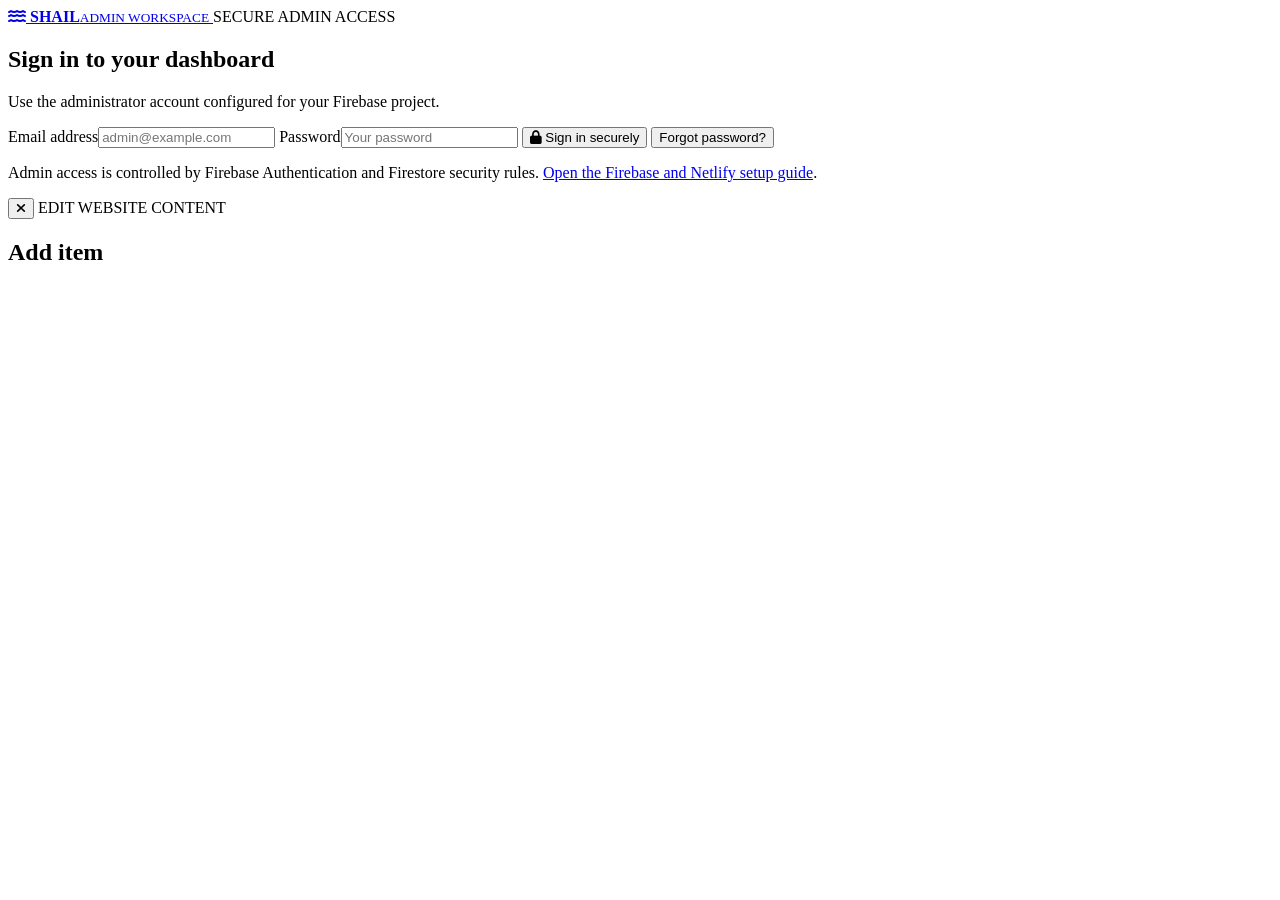
==== admin.html @ bc989bfb "Add files via upload" ====
<!DOCTYPE html>
<html lang="en">
<head>
    <meta charset="UTF-8">
    <meta name="viewport" content="width=device-width, initial-scale=1.0">
    <meta name="theme-color" content="#07111a">
    <title>Admin Dashboard | SHAIL</title>
    <link rel="preconnect" href="https://fonts.googleapis.com">
    <link rel="preconnect" href="https://fonts.gstatic.com" crossorigin>
    <link href="https://fonts.googleapis.com/css2?family=DM+Sans:wght@400;500;600;700&family=Manrope:wght@500;600;700;800&display=swap" rel="stylesheet">
    <link rel="stylesheet" href="https://cdnjs.cloudflare.com/ajax/libs/font-awesome/6.5.2/css/all.min.css">
    <link rel="stylesheet" href="./css/admin.css">
</head>
<body>
    <section class="login-screen" id="loginScreen" aria-labelledby="loginTitle">
        <form class="login-card" id="loginForm">
            <a class="brand login-brand" href="./index.html">
                <span class="brand-mark"><i class="fa-solid fa-water"></i></span>
                <span><strong>SHAIL</strong><small>ADMIN WORKSPACE</small></span>
            </a>
            <span class="eyebrow">SECURE ADMIN ACCESS</span>
            <h1 id="loginTitle">Sign in to your dashboard</h1>
            <p>Use the administrator account configured for your Firebase project.</p>
            <label class="editor-field">Email address<input name="email" type="email" autocomplete="username" required placeholder="admin@example.com"></label>
            <label class="editor-field">Password<input name="password" type="password" autocomplete="current-password" required placeholder="Your password"></label>
            <button class="button button-primary login-submit" type="submit"><i class="fa-solid fa-lock"></i> Sign in securely</button>
            <button class="login-reset" id="resetPassword" type="button">Forgot password?</button>
            <p class="login-error" id="loginError" role="alert"></p>
            <p class="login-help">Admin access is controlled by Firebase Authentication and Firestore security rules. <a href="./FIREBASE_NETLIFY_SETUP.md" target="_blank" rel="noopener">Open the Firebase and Netlify setup guide</a>.</p>
        </form>
    </section>
    <div class="admin-shell" hidden aria-hidden="true">
        <aside class="sidebar">
            <a class="brand" href="./index.html">
                <span class="brand-mark"><i class="fa-solid fa-water"></i></span>
                <span><strong>SHAIL</strong><small>ADMIN WORKSPACE</small></span>
            </a>

            <div class="sidebar-label">WORKSPACE</div>
            <nav class="sidebar-nav" aria-label="Dashboard sections">
                <button class="nav-item active" type="button" data-view="overview">
                    <i class="fa-solid fa-chart-pie"></i><span>Overview</span>
                </button>
                <button class="nav-item" type="button" data-view="products">
                    <i class="fa-solid fa-box-open"></i><span>Products</span><span class="nav-count" id="productNavCount">0</span>
                </button>
                <button class="nav-item" type="button" data-view="inventory">
                    <i class="fa-solid fa-warehouse"></i><span>Inventory</span><span class="nav-count" id="inventoryNavCount">0</span>
                </button>
                <button class="nav-item" type="button" data-view="gallery">
                    <i class="fa-regular fa-images"></i><span>Project gallery</span><span class="nav-count" id="galleryNavCount">0</span>
                </button>
                <button class="nav-item" type="button" data-view="settings">
                    <i class="fa-solid fa-sliders"></i><span>Website settings</span>
                </button>
            </nav>

            <div class="sidebar-bottom">
                <div class="storage-status"><span></span><div><strong>Firebase database</strong><small>Shared with your live website</small></div></div>
                <a class="back-link" href="./index.html"><i class="fa-solid fa-arrow-left"></i> Back to website</a>
            </div>
        </aside>

        <main class="main-area">
            <header class="topbar">
                <div class="breadcrumb"><span>SHAIL</span><i class="fa-solid fa-chevron-right"></i><strong id="currentSection">Overview</strong></div>
                <div class="topbar-actions">
                    <span class="today-date" id="todayDate"></span>
                    <a class="view-site" href="./index.html" target="_blank" rel="noopener noreferrer"><i class="fa-solid fa-arrow-up-right-from-square"></i> View website</a>
                    <button class="view-site sign-out-button" id="signOutButton" type="button"><i class="fa-solid fa-arrow-right-from-bracket"></i> Sign out</button>
                </div>
            </header>

            <div class="page-content">
                <div class="local-notice">
                    <i class="fa-solid fa-circle-info"></i>
                    <div><p><strong id="syncStatusTitle">Firebase connection:</strong> <span id="syncStatus">Connecting to your shared website data...</span></p><button class="text-button import-button" id="importLegacyData" type="button" hidden>Import existing data from this browser</button></div>
                </div>

                <section class="view-panel active" id="view-overview" aria-labelledby="pageTitle">
                    <div class="page-heading">
                        <div><span class="eyebrow">YOUR BUSINESS AT A GLANCE</span><h1 id="pageTitle">Welcome back</h1><p>Manage the content customers see on your SHAIL website.</p></div>
                        <button class="button button-primary" type="button" data-action="add-product"><i class="fa-solid fa-plus"></i> Add product</button>
                    </div>

                    <div class="stats-grid">
                        <article class="stat-card"><span class="stat-icon cyan"><i class="fa-solid fa-box"></i></span><div><span>Catalogue products</span><strong id="overviewProductCount">0</strong><small>Published on your website</small></div></article>
                        <article class="stat-card"><span class="stat-icon violet"><i class="fa-solid fa-fish-fins"></i></span><div><span>Inventory items</span><strong id="overviewInventoryCount">0</strong><small><b id="lowStockCount">0</b> low or out of stock</small></div></article>
                        <article class="stat-card"><span class="stat-icon amber"><i class="fa-regular fa-images"></i></span><div><span>Gallery projects</span><strong id="overviewGalleryCount">0</strong><small>Work showcased to visitors</small></div></article>
                    </div>

                    <div class="overview-grid">
                        <article class="content-card">
                            <div class="card-heading"><div><h2>Quick actions</h2><p>Keep your website up to date.</p></div></div>
                            <div class="quick-actions">
                                <button type="button" data-action="add-product"><span class="quick-icon cyan"><i class="fa-solid fa-box-open"></i></span><span><strong>Add a product</strong><small>Publish a new catalogue item</small></span><i class="fa-solid fa-arrow-right"></i></button>
                                <button type="button" data-action="add-inventory"><span class="quick-icon violet"><i class="fa-solid fa-warehouse"></i></span><span><strong>Update inventory</strong><small>Track fish and aquarium stock</small></span><i class="fa-solid fa-arrow-right"></i></button>
                                <button type="button" data-action="add-gallery"><span class="quick-icon amber"><i class="fa-regular fa-images"></i></span><span><strong>Showcase a project</strong><small>Add a new gallery photo</small></span><i class="fa-solid fa-arrow-right"></i></button>
                            </div>
                        </article>
                        <article class="content-card">
                            <div class="card-heading"><div><h2>Low stock</h2><p>Items with 5 units or fewer.</p></div><button class="text-button" type="button" data-go-view="inventory">View inventory <i class="fa-solid fa-arrow-right"></i></button></div>
                            <div class="low-stock-list" id="lowStockPreview"></div>
                        </article>
                    </div>
                </section>

                <section class="view-panel" id="view-products">
                    <div class="page-heading"><div><span class="eyebrow">WEBSITE CATALOGUE</span><h1>Products</h1><p>Add, update, or remove products displayed on your website.</p></div><button class="button button-primary" type="button" data-action="add-product"><i class="fa-solid fa-plus"></i> Add product</button></div>
                    <div class="content-card table-card"><div class="table-wrap"><table><thead><tr><th>PRODUCT</th><th>CATEGORY</th><th>PRICE</th><th>WEBSITE</th><th></th></tr></thead><tbody id="productsTable"></tbody></table></div><div class="empty-state" id="productsEmpty" hidden><i class="fa-solid fa-box-open"></i><h3>No products yet</h3><p>Add a product to publish it in the website catalogue.</p><button class="button button-primary" type="button" data-action="add-product">Add first product</button></div></div>
                </section>

                <section class="view-panel" id="view-inventory">
                    <div class="page-heading"><div><span class="eyebrow">STOCK MANAGEMENT</span><h1>Inventory</h1><p>Track aquarium, fish, and accessory stock. In-stock items also appear in the catalogue.</p></div><button class="button button-primary" type="button" data-action="add-inventory"><i class="fa-solid fa-plus"></i> Add inventory item</button></div>
                    <div class="content-card table-card"><div class="table-wrap"><table><thead><tr><th>ITEM</th><th>CATEGORY</th><th>PRICE</th><th>QUANTITY</th><th></th></tr></thead><tbody id="inventoryTable"></tbody></table></div><div class="empty-state" id="inventoryEmpty" hidden><i class="fa-solid fa-warehouse"></i><h3>Inventory is empty</h3><p>Add an item to start tracking stock.</p><button class="button button-primary" type="button" data-action="add-inventory">Add inventory item</button></div></div>
                </section>

                <section class="view-panel" id="view-gallery">
                    <div class="page-heading"><div><span class="eyebrow">PROJECT SHOWCASE</span><h1>Project gallery</h1><p>Manage the images and titles displayed in your website showcase.</p></div><button class="button button-primary" type="button" data-action="add-gallery"><i class="fa-solid fa-plus"></i> Add project</button></div>
                    <div class="gallery-grid" id="galleryGrid"></div>
                    <div class="content-card empty-state" id="galleryEmpty" hidden><i class="fa-regular fa-images"></i><h3>No projects yet</h3><p>Add a project image to start building your showcase.</p><button class="button button-primary" type="button" data-action="add-gallery">Add first project</button></div>
                </section>

                <section class="view-panel" id="view-settings">
                    <div class="page-heading"><div><span class="eyebrow">PUBLIC WEBSITE DETAILS</span><h1>Website settings</h1><p>Update your business contact details and the shop hours shown to visitors.</p></div></div>
                    <form class="content-card settings-form" id="settingsForm">
                        <div class="settings-section"><div class="settings-title"><span class="quick-icon cyan"><i class="fa-solid fa-address-card"></i></span><div><h2>Business contact</h2><p>These details appear in the contact section.</p></div></div>
                            <div class="form-grid">
                                <label class="field"><span>Phone number</span><input name="phone" type="tel" placeholder="e.g. 9532475637"></label>
                                <label class="field"><span>WhatsApp number</span><input name="whatsapp" type="tel" placeholder="e.g. 919532475637"></label>
                                <label class="field field-wide"><span>Business address</span><input name="address" type="text" placeholder="Street, city, state"></label>
                            </div>
                        </div>
                        <div class="settings-section"><div class="settings-title"><span class="quick-icon violet"><i class="fa-regular fa-clock"></i></span><div><h2>Shop hours</h2><p>Set the weekly schedule shown on your website.</p></div></div>
                            <label class="switch-row"><span><strong>Show shop as open</strong><small>Turn this off to show the shop as closed.</small></span><input name="enabled" type="checkbox"><span class="switch"></span></label>
                            <div class="hours-list" id="hoursList"></div>
                            <label class="field"><span>Notice for visitors</span><input name="notice" type="text" maxlength="140" placeholder="Optional holiday or schedule notice"></label>
                        </div>
                        <div class="settings-footer"><span>Changes are saved to this browser and reflected on the public website.</span><button class="button button-primary" type="submit"><i class="fa-solid fa-check"></i> Save settings</button></div>
                    </form>
                </section>
            </div>
        </main>
    </div>

    <div class="modal-backdrop" id="editorModal" aria-hidden="true">
        <section class="editor-dialog" role="dialog" aria-modal="true" aria-labelledby="editorTitle">
            <button class="modal-close" id="closeEditor" type="button" aria-label="Close dialog"><i class="fa-solid fa-xmark"></i></button>
            <span class="eyebrow" id="editorEyebrow">EDIT WEBSITE CONTENT</span>
            <h2 id="editorTitle">Add item</h2>
            <form id="editorForm"></form>
        </section>
    </div>
    <div class="toast" id="toast" role="status" aria-live="polite"></div>
    <script type="module" src="./js/admin.js"></script>
</body>
</html>
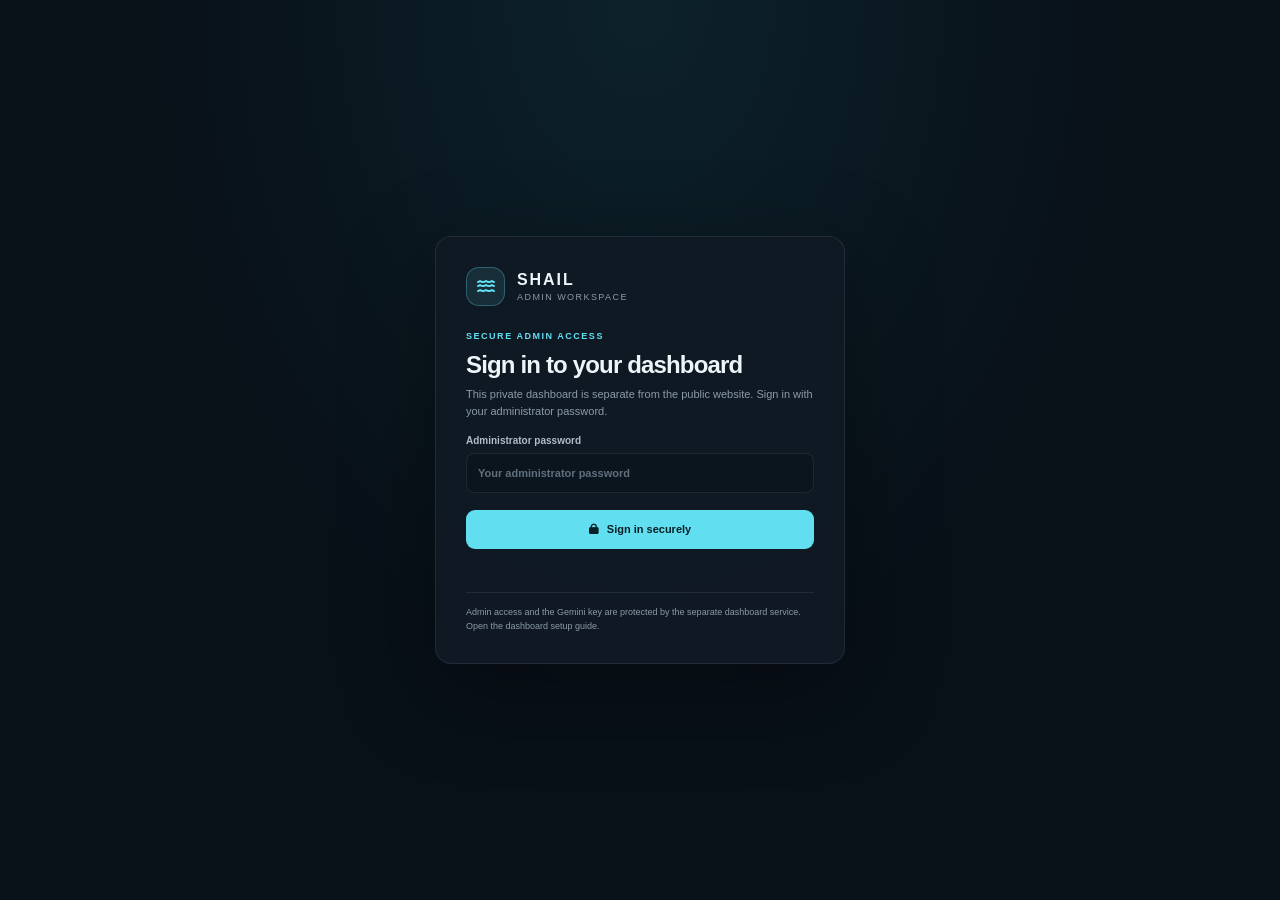
==== commit 3cf0fd39: "Update print statement from 'Hello' to 'Goodbye'" ====
--- a/admin.html
+++ b/admin.html
@@ -4,12 +4,13 @@
     <meta charset="UTF-8">
     <meta name="viewport" content="width=device-width, initial-scale=1.0">
     <meta name="theme-color" content="#07111a">
+    <meta name="robots" content="noindex, nofollow, noarchive">
     <title>Admin Dashboard | SHAIL</title>
     <link rel="preconnect" href="https://fonts.googleapis.com">
     <link rel="preconnect" href="https://fonts.gstatic.com" crossorigin>
     <link href="https://fonts.googleapis.com/css2?family=DM+Sans:wght@400;500;600;700&family=Manrope:wght@500;600;700;800&display=swap" rel="stylesheet">
     <link rel="stylesheet" href="https://cdnjs.cloudflare.com/ajax/libs/font-awesome/6.5.2/css/all.min.css">
-    <link rel="stylesheet" href="./css/admin.css">
+    <link rel="stylesheet" href="./css/admin.css?v=2">
 </head>
 <body>
     <section class="login-screen" id="loginScreen" aria-labelledby="loginTitle">
@@ -20,13 +21,11 @@
             </a>
             <span class="eyebrow">SECURE ADMIN ACCESS</span>
             <h1 id="loginTitle">Sign in to your dashboard</h1>
-            <p>Use the administrator account configured for your Firebase project.</p>
-            <label class="editor-field">Email address<input name="email" type="email" autocomplete="username" required placeholder="admin@example.com"></label>
-            <label class="editor-field">Password<input name="password" type="password" autocomplete="current-password" required placeholder="Your password"></label>
+            <p>This private dashboard is separate from the public website. Sign in with your administrator password.</p>
+            <label class="editor-field">Administrator password<input name="password" type="password" autocomplete="current-password" required placeholder="Your administrator password"></label>
             <button class="button button-primary login-submit" type="submit"><i class="fa-solid fa-lock"></i> Sign in securely</button>
-            <button class="login-reset" id="resetPassword" type="button">Forgot password?</button>
             <p class="login-error" id="loginError" role="alert"></p>
-            <p class="login-help">Admin access is controlled by Firebase Authentication and Firestore security rules. <a href="./FIREBASE_NETLIFY_SETUP.md" target="_blank" rel="noopener">Open the Firebase and Netlify setup guide</a>.</p>
+            <p class="login-help">Admin access and the Gemini key are protected by the separate dashboard service. <a href="./ADMIN_DASHBOARD_SETUP.md" target="_blank" rel="noopener">Open the dashboard setup guide</a>.</p>
         </form>
     </section>
     <div class="admin-shell" hidden aria-hidden="true">
@@ -41,6 +40,9 @@
                 <button class="nav-item active" type="button" data-view="overview">
                     <i class="fa-solid fa-chart-pie"></i><span>Overview</span>
                 </button>
+                <button class="nav-item" type="button" data-view="analytics">
+                    <i class="fa-solid fa-chart-line"></i><span>Analytics & reports</span>
+                </button>
                 <button class="nav-item" type="button" data-view="products">
                     <i class="fa-solid fa-box-open"></i><span>Products</span><span class="nav-count" id="productNavCount">0</span>
                 </button>
@@ -56,7 +58,7 @@
             </nav>
 
             <div class="sidebar-bottom">
-                <div class="storage-status"><span></span><div><strong>Firebase database</strong><small>Shared with your live website</small></div></div>
+                <div class="storage-status"><span></span><div><strong>Dashboard service</strong><small>GitHub Pages publishing</small></div></div>
                 <a class="back-link" href="./index.html"><i class="fa-solid fa-arrow-left"></i> Back to website</a>
             </div>
         </aside>
@@ -74,7 +76,7 @@
             <div class="page-content">
                 <div class="local-notice">
                     <i class="fa-solid fa-circle-info"></i>
-                    <div><p><strong id="syncStatusTitle">Firebase connection:</strong> <span id="syncStatus">Connecting to your shared website data...</span></p><button class="text-button import-button" id="importLegacyData" type="button" hidden>Import existing data from this browser</button></div>
+                    <div><p><strong id="syncStatusTitle">Dashboard service:</strong> <span id="syncStatus">Connecting to the admin service...</span></p><button class="text-button import-button" id="importLegacyData" type="button" hidden>Import saved content from this browser</button></div>
                 </div>
 
                 <section class="view-panel active" id="view-overview" aria-labelledby="pageTitle">
@@ -103,6 +105,53 @@
                             <div class="low-stock-list" id="lowStockPreview"></div>
                         </article>
                     </div>
+                </section>
+
+                <section class="view-panel" id="view-analytics" aria-labelledby="analyticsTitle">
+                    <div class="page-heading analytics-heading">
+                        <div><span class="eyebrow">TRAFFIC & ENGAGEMENT</span><h1 id="analyticsTitle">Website analytics</h1><p>Understand visits and the links customers use on your website.</p></div>
+                        <label class="range-control">Report period
+                            <select id="analyticsRange" aria-label="Analytics report period">
+                                <option value="7">Last 7 days</option>
+                                <option value="30" selected>Last 30 days</option>
+                                <option value="90">Last 90 days</option>
+                            </select>
+                        </label>
+                    </div>
+                    <div class="analytics-notice">
+                        <i class="fa-solid fa-circle-info"></i>
+                        <p>Analytics start after tracking is deployed. Sessions are anonymous tab sessions; search referrals show visits from search engines, not keyword searches or Google search impressions. Connect Google Search Console to see those.</p>
+                    </div>
+                    <div class="stats-grid analytics-stats">
+                        <article class="stat-card"><span class="stat-icon cyan"><i class="fa-solid fa-users"></i></span><div><span>Sessions</span><strong id="analyticsSessions">—</strong><small>Anonymous tab sessions</small></div></article>
+                        <article class="stat-card"><span class="stat-icon violet"><i class="fa-regular fa-eye"></i></span><div><span>Page views</span><strong id="analyticsPageViews">—</strong><small>Including page-section navigation</small></div></article>
+                        <article class="stat-card"><span class="stat-icon amber"><i class="fa-solid fa-arrow-pointer"></i></span><div><span>Link clicks</span><strong id="analyticsClicks">—</strong><small>Phone, WhatsApp, map, and other links</small></div></article>
+                        <article class="stat-card"><span class="stat-icon green"><i class="fa-brands fa-google"></i></span><div><span>Search referrals</span><strong id="analyticsSearchVisits">—</strong><small>Sessions referred by search engines</small></div></article>
+                    </div>
+                    <div class="analytics-grid">
+                        <article class="content-card analytics-chart-card">
+                            <div class="card-heading"><div><h2>Traffic over time</h2><p>Daily sessions and page views</p></div><span class="analytics-legend"><i class="sessions-dot"></i> Sessions <i class="views-dot"></i> Page views</span></div>
+                            <div class="chart-wrap"><canvas id="trafficChart" role="img" aria-label="Daily website sessions and page views chart"></canvas></div>
+                        </article>
+                        <article class="content-card analytics-breakdown">
+                            <div class="card-heading"><div><h2>Top link clicks</h2><p>Most-used contact and navigation links</p></div></div>
+                            <div class="analytics-list" id="topLinkClicks"><p class="muted-empty">Loading analytics...</p></div>
+                        </article>
+                        <article class="content-card analytics-breakdown">
+                            <div class="card-heading"><div><h2>Popular pages</h2><p>Sections viewed during the selected period</p></div></div>
+                            <div class="analytics-list" id="topPages"><p class="muted-empty">Loading analytics...</p></div>
+                        </article>
+                        <article class="content-card analytics-breakdown">
+                            <div class="card-heading"><div><h2>Traffic sources</h2><p>Where visitor sessions came from</p></div></div>
+                            <div class="analytics-list" id="trafficSources"><p class="muted-empty">Loading analytics...</p></div>
+                        </article>
+                    </div>
+                    <article class="content-card report-card">
+                        <div class="card-heading"><div><span class="eyebrow">GEMINI BUSINESS INSIGHTS</span><h2>AI performance report</h2><p>Get a plain-language summary and practical recommendations from this analytics period.</p></div><button class="button button-primary" id="generateReport" type="button"><i class="fa-solid fa-wand-magic-sparkles"></i> Generate report</button></div>
+                        <p class="report-status" id="reportStatus" role="status" aria-live="polite">Gemini reports are generated on request using a private server-side API key.</p>
+                        <p class="analytics-data-status" id="analyticsDataStatus" role="status" aria-live="polite">Analytics will appear after the tracking script is deployed.</p>
+                        <div class="report-output" id="reportOutput" hidden></div>
+                    </article>
                 </section>
 
                 <section class="view-panel" id="view-products">
@@ -152,6 +201,6 @@
         </section>
     </div>
     <div class="toast" id="toast" role="status" aria-live="polite"></div>
-    <script type="module" src="./js/admin.js"></script>
+    <script type="module" src="./js/admin.js?v=2"></script>
 </body>
 </html>
--- a/css/admin.css
+++ b/css/admin.css
@@ -0,0 +1,289 @@
+:root {
+    color-scheme: dark;
+    --bg: #081018;
+    --panel: #101a24;
+    --panel-raised: #14212c;
+    --line: rgba(210, 232, 245, .09);
+    --text: #edf5f9;
+    --muted: #8a9ba8;
+    --cyan: #61dff1;
+    --violet: #bba0ff;
+    --amber: #ffbd6a;
+    --green: #63d7a2;
+    font-family: "DM Sans", sans-serif;
+}
+
+* { box-sizing: border-box; }
+body { margin: 0; min-width: 320px; min-height: 100vh; background: var(--bg); color: var(--text); }
+button, input, select, textarea { font: inherit; }
+button { color: inherit; }
+a { color: inherit; text-decoration: none; }
+button:focus-visible, a:focus-visible, input:focus-visible, select:focus-visible, textarea:focus-visible { outline: 2px solid var(--cyan); outline-offset: 3px; }
+
+.admin-shell { min-height: 100vh; }
+.admin-shell[hidden] { display: none; }
+.sidebar { position: fixed; inset: 0 auto 0 0; z-index: 5; width: 252px; display: flex; flex-direction: column; padding: 27px 17px 18px; border-right: 1px solid var(--line); background: #0b141d; }
+.brand { display: flex; align-items: center; gap: 12px; padding: 0 10px 32px; }
+.brand-mark { width: 39px; height: 39px; display: grid; place-items: center; border: 1px solid rgba(97,223,241,.3); border-radius: 13px; color: var(--cyan); background: rgba(97,223,241,.1); }
+.brand strong, .brand small { display: block; }
+.brand strong { font: 800 16px "Manrope", sans-serif; letter-spacing: .12em; }
+.brand small { margin-top: 3px; color: var(--muted); font-size: 9px; letter-spacing: .16em; }
+.sidebar-label { padding: 0 12px 11px; color: #687987; font-size: 9px; font-weight: 700; letter-spacing: .17em; }
+.sidebar-nav { display: grid; gap: 5px; }
+.nav-item { width: 100%; min-height: 45px; display: flex; align-items: center; gap: 12px; padding: 0 12px; border: 0; border-radius: 10px; color: #9cacb8; background: transparent; text-align: left; cursor: pointer; transition: .2s ease; }
+.nav-item > i { width: 17px; color: #8294a1; text-align: center; }
+.nav-item span:nth-child(2) { flex: 1; font-size: 12px; font-weight: 600; }
+.nav-item:hover { color: var(--text); background: rgba(255,255,255,.045); }
+.nav-item.active { color: #e8fbff; background: rgba(97,223,241,.1); box-shadow: inset 2px 0 var(--cyan); }
+.nav-item.active > i { color: var(--cyan); }
+.nav-count { min-width: 22px; padding: 3px 5px; border-radius: 7px; color: #a9bac5; background: rgba(255,255,255,.07); text-align: center; font-size: 10px; }
+.sidebar-bottom { margin-top: auto; }
+.storage-status { display: flex; align-items: center; gap: 10px; margin: 0 4px 16px; padding: 12px 10px; border: 1px solid var(--line); border-radius: 11px; background: rgba(255,255,255,.025); }
+.storage-status > span { width: 8px; height: 8px; flex: 0 0 8px; border-radius: 50%; background: var(--green); box-shadow: 0 0 12px rgba(99,215,162,.55); }
+.storage-status strong, .storage-status small { display: block; }
+.storage-status strong { font-size: 11px; }
+.storage-status small { margin-top: 3px; color: var(--muted); font-size: 9px; }
+.back-link { display: flex; gap: 9px; padding: 10px; color: #a9bac5; font-size: 11px; font-weight: 600; }
+.back-link:hover { color: var(--cyan); }
+
+.main-area { min-height: 100vh; margin-left: 252px; }
+.topbar { height: 70px; display: flex; align-items: center; justify-content: space-between; padding: 0 38px; border-bottom: 1px solid var(--line); background: rgba(8,16,24,.82); }
+.breadcrumb, .topbar-actions { display: flex; align-items: center; gap: 11px; }
+.breadcrumb { color: #71828e; font-size: 11px; }
+.breadcrumb i { font-size: 8px; }
+.breadcrumb strong { color: #dce9ef; font-weight: 600; }
+.topbar-actions { gap: 20px; }
+.today-date { color: var(--muted); font-size: 11px; }
+.view-site { display: inline-flex; align-items: center; gap: 8px; padding: 9px 12px; border: 1px solid var(--line); border-radius: 9px; color: #c2d0d8; font-size: 10px; font-weight: 600; }
+.view-site:hover { border-color: rgba(97,223,241,.35); color: var(--cyan); }
+.page-content { width: min(1440px, 100%); margin: 0 auto; padding: 27px 38px 55px; }
+.local-notice { display: flex; gap: 11px; align-items: flex-start; margin-bottom: 29px; padding: 13px 15px; border: 1px solid rgba(97,223,241,.18); border-radius: 11px; color: #c6e8ee; background: rgba(97,223,241,.045); }
+.local-notice i { margin-top: 2px; color: var(--cyan); }
+.local-notice p { margin: 0; font-size: 10px; line-height: 1.65; }
+.local-notice strong { color: #dffbff; }
+.import-button { display: block; margin-top: 7px; padding: 0; font-size: 10px; }
+.import-button[hidden] { display: none; }
+.sign-out-button { border-color: rgba(255,114,114,.15); color: #dca4a4; background: rgba(255,114,114,.04); cursor: pointer; }
+.sign-out-button:hover { color: #ffaaaa; }
+.view-panel { display: none; }
+.view-panel.active { display: block; animation: enter .25s ease both; }
+@keyframes enter { from { opacity: .4; transform: translateY(5px); } to { opacity: 1; transform: none; } }
+.page-heading { display: flex; align-items: flex-end; justify-content: space-between; gap: 18px; margin-bottom: 25px; }
+.eyebrow { color: var(--cyan); font-size: 9px; font-weight: 700; letter-spacing: .17em; }
+h1, h2, h3, p { margin-top: 0; }
+.page-heading h1 { margin: 8px 0 5px; font: 700 clamp(25px, 3vw, 32px) "Manrope", sans-serif; letter-spacing: -.04em; }
+.page-heading p { margin: 0; color: var(--muted); font-size: 12px; }
+.button { min-height: 39px; display: inline-flex; align-items: center; justify-content: center; gap: 8px; padding: 0 14px; border: 1px solid transparent; border-radius: 9px; font-size: 11px; font-weight: 700; cursor: pointer; transition: .2s ease; }
+.button-primary { color: #062026; background: var(--cyan); }
+.button-primary:hover { background: #92effa; transform: translateY(-1px); }
+.button-secondary { border-color: var(--line); color: #c2d0d8; background: rgba(255,255,255,.04); }
+.button-secondary:hover { border-color: rgba(97,223,241,.3); color: var(--cyan); }
+.button-danger { border-color: rgba(255,114,114,.18); color: #ff9292; background: rgba(255,114,114,.08); }
+.button-danger:hover { background: rgba(255,114,114,.14); }
+.stats-grid { display: grid; grid-template-columns: repeat(3, minmax(0,1fr)); gap: 15px; margin-bottom: 18px; }
+.stat-card { display: flex; align-items: center; gap: 15px; min-height: 116px; padding: 18px; border: 1px solid var(--line); border-radius: 13px; background: linear-gradient(140deg,rgba(255,255,255,.045),rgba(255,255,255,.018)); }
+.stat-icon, .quick-icon { display: grid; place-items: center; border-radius: 12px; }
+.stat-icon { width: 43px; height: 43px; flex: 0 0 43px; font-size: 16px; }
+.stat-icon.cyan, .quick-icon.cyan { color: var(--cyan); background: rgba(97,223,241,.11); }
+.stat-icon.violet, .quick-icon.violet { color: var(--violet); background: rgba(187,160,255,.12); }
+.stat-icon.amber, .quick-icon.amber { color: var(--amber); background: rgba(255,189,106,.12); }
+.stat-icon.green { color: var(--green); background: rgba(99,215,162,.12); }
+.stat-card > div > span, .stat-card small { display: block; color: var(--muted); font-size: 10px; }
+.stat-card strong { display: block; margin: 4px 0; font: 700 25px "Manrope", sans-serif; }
+.stat-card small b { color: var(--amber); font-weight: 700; }
+.overview-grid { display: grid; grid-template-columns: minmax(0,1fr) minmax(0,1fr); gap: 17px; }
+.content-card { border: 1px solid var(--line); border-radius: 13px; background: rgba(16,26,36,.86); }
+.overview-grid > .content-card { min-width: 0; padding: 20px; }
+.card-heading { display: flex; align-items: flex-start; justify-content: space-between; gap: 12px; }
+.card-heading h2, .settings-title h2 { margin: 0 0 4px; font: 700 14px "Manrope", sans-serif; }
+.card-heading p, .settings-title p { margin: 0; color: var(--muted); font-size: 10px; }
+.quick-actions { margin-top: 14px; }
+.quick-actions button { width: 100%; display: flex; align-items: center; gap: 11px; padding: 12px 4px; border: 0; border-top: 1px solid var(--line); color: inherit; background: transparent; text-align: left; cursor: pointer; }
+.quick-actions button:hover strong { color: var(--cyan); }
+.quick-actions button > span:nth-child(2) { flex: 1; }
+.quick-actions button > i { color: #71828e; font-size: 10px; }
+.quick-actions strong, .quick-actions small { display: block; }
+.quick-actions strong { font-size: 11px; }
+.quick-actions small { margin-top: 4px; color: var(--muted); font-size: 9px; }
+.quick-icon { width: 34px; height: 34px; flex: 0 0 34px; font-size: 13px; }
+.text-button { border: 0; color: var(--cyan); background: none; font-size: 10px; cursor: pointer; }
+.low-stock-list { margin-top: 15px; }
+.low-stock-item { display: flex; align-items: center; justify-content: space-between; gap: 10px; padding: 12px 0; border-top: 1px solid var(--line); }
+.low-stock-item strong, .low-stock-item small { display: block; }
+.low-stock-item strong { font-size: 11px; }
+.low-stock-item small { margin-top: 4px; color: var(--muted); font-size: 9px; }
+.stock-pill { padding: 5px 8px; border-radius: 20px; color: var(--amber); background: rgba(255,189,106,.1); font-size: 9px; font-weight: 700; white-space: nowrap; }
+.stock-pill.out { color: #ff9292; background: rgba(255,114,114,.1); }
+.muted-empty { padding: 20px 0; color: var(--muted); font-size: 11px; }
+
+.table-card { overflow: hidden; }
+.table-wrap { overflow-x: auto; }
+table { width: 100%; border-collapse: collapse; text-align: left; }
+th { padding: 13px 17px; color: #8394a1; background: rgba(255,255,255,.025); font-size: 9px; letter-spacing: .1em; }
+td { padding: 13px 17px; border-top: 1px solid var(--line); color: #c8d4dc; font-size: 11px; vertical-align: middle; }
+td:last-child { text-align: right; white-space: nowrap; }
+.table-item { display: flex; align-items: center; gap: 11px; min-width: 180px; }
+.table-thumb { width: 39px; height: 39px; display: grid; flex: 0 0 39px; place-items: center; overflow: hidden; border-radius: 9px; color: #7d929f; background: rgba(255,255,255,.06); }
+.table-thumb img { width: 100%; height: 100%; object-fit: cover; }
+.table-item strong, .table-item small { display: block; }
+.table-item strong { color: var(--text); font-size: 11px; }
+.table-item small { max-width: 260px; overflow: hidden; margin-top: 4px; color: var(--muted); font-size: 9px; text-overflow: ellipsis; white-space: nowrap; }
+.category-pill { display: inline-block; padding: 5px 8px; border-radius: 20px; color: #a7bfca; background: rgba(255,255,255,.06); font-size: 9px; }
+.stock-number { font-weight: 700; }
+.stock-number.low { color: var(--amber); }
+.stock-number.out { color: #ff9292; }
+.row-actions { display: inline-flex; gap: 5px; }
+.icon-button { width: 30px; height: 30px; display: inline-grid; place-items: center; border: 1px solid transparent; border-radius: 8px; color: #92a2ad; background: transparent; cursor: pointer; }
+.icon-button:hover { border-color: var(--line); color: var(--cyan); background: rgba(255,255,255,.04); }
+.icon-button.delete:hover { color: #ff9292; background: rgba(255,114,114,.08); }
+.empty-state { padding: 50px 20px; text-align: center; }
+.empty-state[hidden] { display: none !important; }
+.empty-state > i { margin-bottom: 13px; color: #6e8390; font-size: 25px; }
+.empty-state h3 { margin-bottom: 7px; font: 700 15px "Manrope", sans-serif; }
+.empty-state p { margin: 0 auto 16px; color: var(--muted); font-size: 11px; }
+.gallery-grid { display: grid; grid-template-columns: repeat(3,minmax(0,1fr)); gap: 15px; }
+.gallery-card { overflow: hidden; border: 1px solid var(--line); border-radius: 13px; background: var(--panel); }
+.gallery-image { height: 180px; display: grid; place-items: center; overflow: hidden; color: #657a87; background: #0c1720; }
+.gallery-image img { width: 100%; height: 100%; object-fit: cover; }
+.gallery-caption { display: flex; align-items: flex-start; justify-content: space-between; gap: 10px; padding: 13px; }
+.gallery-caption h3 { overflow: hidden; margin: 0 0 5px; font-size: 11px; text-overflow: ellipsis; white-space: nowrap; }
+.gallery-caption span { color: var(--muted); font-size: 9px; }
+.gallery-actions { display: flex; gap: 3px; }
+
+.analytics-heading { align-items: flex-end; }
+.range-control { display: grid; gap: 6px; color: var(--muted); font-size: 10px; }
+.range-control select { min-height: 38px; padding: 0 11px; border: 1px solid var(--line); border-radius: 8px; color: var(--text); background: #0b151e; font-size: 11px; }
+.analytics-notice { display: flex; align-items: flex-start; gap: 10px; margin: -5px 0 17px; padding: 12px 14px; border: 1px solid rgba(187,160,255,.18); border-radius: 10px; color: #d7cdf3; background: rgba(187,160,255,.045); }
+.analytics-notice > i { margin-top: 2px; color: var(--violet); }
+.analytics-notice p { margin: 0; font-size: 10px; line-height: 1.65; }
+.analytics-stats { grid-template-columns: repeat(4,minmax(0,1fr)); }
+.analytics-grid { display: grid; grid-template-columns: repeat(2,minmax(0,1fr)); gap: 16px; }
+.analytics-chart-card, .analytics-breakdown, .report-card { min-width: 0; padding: 19px; }
+.analytics-chart-card { grid-column: 1 / -1; }
+.analytics-legend { display: inline-flex; align-items: center; gap: 6px; color: var(--muted); font-size: 9px; white-space: nowrap; }
+.analytics-legend i { width: 7px; height: 7px; display: inline-block; margin-left: 7px; border-radius: 50%; }
+.sessions-dot { background: var(--cyan); }
+.views-dot { background: var(--violet); }
+.chart-wrap { width: 100%; margin-top: 14px; }
+#trafficChart { width: 100%; height: 260px; display: block; }
+.analytics-list { margin-top: 13px; }
+.analytics-list-row { display: flex; justify-content: space-between; gap: 12px; padding: 11px 0; border-top: 1px solid var(--line); color: #c8d4dc; font-size: 10px; }
+.analytics-list-row strong { color: var(--text); font-weight: 700; }
+.analytics-data-status, .report-status { margin: 11px 0 0; color: var(--muted); font-size: 10px; line-height: 1.6; }
+.report-card { margin-top: 16px; }
+.report-card .card-heading { align-items: center; }
+.report-card .card-heading h2 { margin-top: 6px; }
+.report-card .card-heading p { max-width: 540px; margin-top: 6px; line-height: 1.6; }
+.report-output { margin-top: 15px; padding: 16px; border: 1px solid var(--line); border-radius: 10px; color: #d5e0e6; background: rgba(255,255,255,.025); font-size: 11px; line-height: 1.8; white-space: pre-wrap; }
+.report-output[hidden] { display: none; }
+.button:disabled { opacity: .58; cursor: wait; transform: none; }
+
+.settings-form { padding: 22px; }
+.settings-section + .settings-section { margin-top: 25px; padding-top: 23px; border-top: 1px solid var(--line); }
+.settings-title { display: flex; align-items: center; gap: 11px; margin-bottom: 17px; }
+.form-grid { display: grid; grid-template-columns: repeat(2,minmax(0,1fr)); gap: 14px; }
+.field { display: grid; gap: 7px; color: #aab9c3; font-size: 10px; font-weight: 600; }
+.field-wide { grid-column: 1 / -1; }
+.field input, .field select, .field textarea, .editor-field input, .editor-field select, .editor-field textarea { width: 100%; min-height: 40px; padding: 0 11px; border: 1px solid var(--line); border-radius: 8px; color: var(--text); background: #0b151e; font-size: 11px; }
+.field textarea, .editor-field textarea { min-height: 84px; padding: 10px 11px; resize: vertical; }
+input::placeholder, textarea::placeholder { color: #60717d; }
+.switch-row { position: relative; display: flex; align-items: center; justify-content: space-between; gap: 15px; margin: 4px 0 14px; padding: 12px; border: 1px solid var(--line); border-radius: 9px; cursor: pointer; }
+.switch-row strong, .switch-row small { display: block; }
+.switch-row strong { font-size: 10px; }
+.switch-row small { margin-top: 4px; color: var(--muted); font-size: 9px; }
+.switch-row input { position: absolute; width: 1px; height: 1px; opacity: 0; }
+.switch { width: 36px; height: 20px; flex: 0 0 36px; padding: 3px; border-radius: 20px; background: #34434e; transition: .2s; }
+.switch::after { content: ""; display: block; width: 14px; height: 14px; border-radius: 50%; background: #d6e1e7; transition: .2s; }
+.switch-row input:checked + .switch { background: #2999a8; }
+.switch-row input:checked + .switch::after { transform: translateX(16px); background: #fff; }
+.hours-list { margin-bottom: 15px; border: 1px solid var(--line); border-radius: 9px; overflow: hidden; }
+.hours-row { display: grid; grid-template-columns: 1fr 80px 120px 120px; align-items: center; gap: 10px; min-height: 46px; padding: 5px 12px; border-bottom: 1px solid var(--line); }
+.hours-row:last-child { border-bottom: 0; }
+.hours-row > strong { font-size: 10px; }
+.hours-row > label { color: var(--muted); font-size: 9px; }
+.hours-row input[type="time"] { min-height: 32px; padding: 0 6px; border: 1px solid var(--line); border-radius: 6px; color: var(--text); background: #0b151e; font-size: 10px; }
+.settings-footer { display: flex; align-items: center; justify-content: space-between; gap: 15px; margin-top: 20px; padding-top: 18px; border-top: 1px solid var(--line); }
+.settings-footer > span { color: var(--muted); font-size: 9px; }
+
+.modal-backdrop { position: fixed; inset: 0; z-index: 20; display: grid; place-items: center; padding: 18px; background: rgba(0,0,0,.72); backdrop-filter: blur(9px); opacity: 0; visibility: hidden; transition: .2s ease; }
+.modal-backdrop.active { opacity: 1; visibility: visible; }
+.editor-dialog { position: relative; width: min(520px,100%); max-height: min(90vh,780px); overflow: auto; padding: 27px; border: 1px solid rgba(210,232,245,.13); border-radius: 15px; background: #101b25; box-shadow: 0 30px 100px rgba(0,0,0,.5); transform: translateY(10px); transition: .2s ease; }
+.modal-backdrop.active .editor-dialog { transform: none; }
+.modal-close { position: absolute; top: 15px; right: 15px; width: 31px; height: 31px; border: 1px solid var(--line); border-radius: 8px; color: #9eafb9; background: transparent; cursor: pointer; }
+.editor-dialog h2 { margin: 8px 0 20px; font: 700 21px "Manrope", sans-serif; }
+#editorForm { display: grid; gap: 13px; }
+.editor-field { display: grid; gap: 7px; color: #afbdc6; font-size: 10px; font-weight: 600; }
+.editor-field small { color: var(--muted); font-size: 9px; font-weight: 400; line-height: 1.5; }
+.editor-field input[type="file"] { padding: 8px; }
+.editor-footer { display: flex; justify-content: flex-end; gap: 9px; margin-top: 5px; }
+.toast { position: fixed; right: 22px; bottom: 22px; z-index: 40; max-width: min(420px,calc(100vw - 36px)); padding: 12px 16px; border: 1px solid rgba(97,223,241,.2); border-radius: 10px; color: #dffbff; background: #11252d; box-shadow: 0 12px 35px rgba(0,0,0,.35); font-size: 11px; opacity: 0; transform: translateY(10px); pointer-events: none; transition: .2s ease; }
+.toast.show { opacity: 1; transform: none; }
+.toast.error { border-color: rgba(255,114,114,.25); color: #ffd0d0; background: #2a171b; }
+
+.login-screen { position: fixed; inset: 0; z-index: 50; display: grid; place-items: center; overflow: auto; padding: 22px; background: radial-gradient(ellipse at 50% 0,rgba(40,135,150,.15),transparent 55%),var(--bg); }
+.login-screen[hidden] { display: none; }
+.login-card { width: min(410px,100%); display: grid; gap: 14px; padding: 30px; border: 1px solid var(--line); border-radius: 16px; background: rgba(16,26,36,.95); box-shadow: 0 25px 90px rgba(0,0,0,.35); }
+.login-brand { padding: 0 0 11px; }
+.login-card h1 { margin: -4px 0 -7px; font: 700 24px "Manrope",sans-serif; letter-spacing: -.035em; }
+.login-card > p { margin: 0; color: var(--muted); font-size: 11px; line-height: 1.6; }
+.login-submit { width: 100%; margin-top: 3px; }
+.login-reset { justify-self: center; border: 0; color: var(--cyan); background: none; font-size: 10px; cursor: pointer; }
+.login-reset:hover { text-decoration: underline; }
+.login-error { min-height: 15px; color: #ff9292 !important; }
+.login-help { padding-top: 12px; border-top: 1px solid var(--line); font-size: 9px !important; }
+.field input, .field select, .field textarea, .editor-field input, .editor-field select, .editor-field textarea { color-scheme: dark; }
+.local-notice.error { border-color: rgba(255,114,114,.2); color: #ffd0d0; background: rgba(255,114,114,.06); }
+
+@media (max-width: 1000px) {
+    .sidebar { width: 220px; }
+    .main-area { margin-left: 220px; }
+    .topbar { padding: 0 25px; }
+    .page-content { padding: 25px; }
+    .gallery-grid { grid-template-columns: repeat(2,minmax(0,1fr)); }
+    .analytics-stats { grid-template-columns: repeat(2,minmax(0,1fr)); }
+}
+@media (max-width: 760px) {
+    .sidebar { position: static; width: auto; min-height: 0; padding: 12px; border-right: 0; border-bottom: 1px solid var(--line); }
+    .brand { padding: 0 5px 12px; }
+    .sidebar-label, .sidebar-bottom { display: none; }
+    .sidebar-nav { display: flex; overflow-x: auto; gap: 5px; padding-bottom: 2px; }
+    .nav-item { width: auto; min-width: max-content; min-height: 39px; padding: 0 11px; }
+    .nav-item.active { box-shadow: inset 0 -2px var(--cyan); }
+    .nav-count { display: none; }
+    .main-area { margin-left: 0; }
+    .topbar { height: 55px; padding: 0 17px; }
+    .today-date { display: none; }
+    .page-content { padding: 19px 16px 35px; }
+    .local-notice { margin-bottom: 22px; }
+    .stats-grid { grid-template-columns: 1fr; gap: 9px; }
+    .stat-card { min-height: 89px; }
+    .overview-grid { grid-template-columns: 1fr; }
+    .page-heading { align-items: flex-start; }
+    .page-heading > .button { flex: 0 0 auto; }
+    .gallery-grid { grid-template-columns: 1fr; }
+    .gallery-image { height: 210px; }
+    .analytics-grid { grid-template-columns: 1fr; }
+    .analytics-chart-card { grid-column: auto; }
+    .report-card .card-heading { align-items: flex-start; flex-direction: column; }
+}
+@media (max-width: 520px) {
+    .page-heading { flex-direction: column; }
+    .page-heading > .button { width: 100%; }
+    .form-grid { grid-template-columns: 1fr; }
+    .field-wide { grid-column: auto; }
+    .hours-row { grid-template-columns: 1fr 56px 1fr 1fr; gap: 6px; padding: 5px 8px; }
+    .hours-row input[type="time"] { width: 100%; }
+    .settings-form { padding: 15px; }
+    .settings-footer { align-items: flex-start; flex-direction: column; }
+    .settings-footer .button { width: 100%; }
+    .breadcrumb { font-size: 10px; }
+    .view-site { padding: 8px; font-size: 0; }
+    .view-site i { font-size: 12px; }
+    .editor-dialog { padding: 22px 17px; }
+    .editor-footer > * { flex: 1; }
+    .analytics-stats { grid-template-columns: 1fr; }
+    .analytics-heading { align-items: flex-start; }
+    .range-control { width: 100%; }
+    .range-control select { width: 100%; }
+    .analytics-legend { font-size: 8px; }
+}
